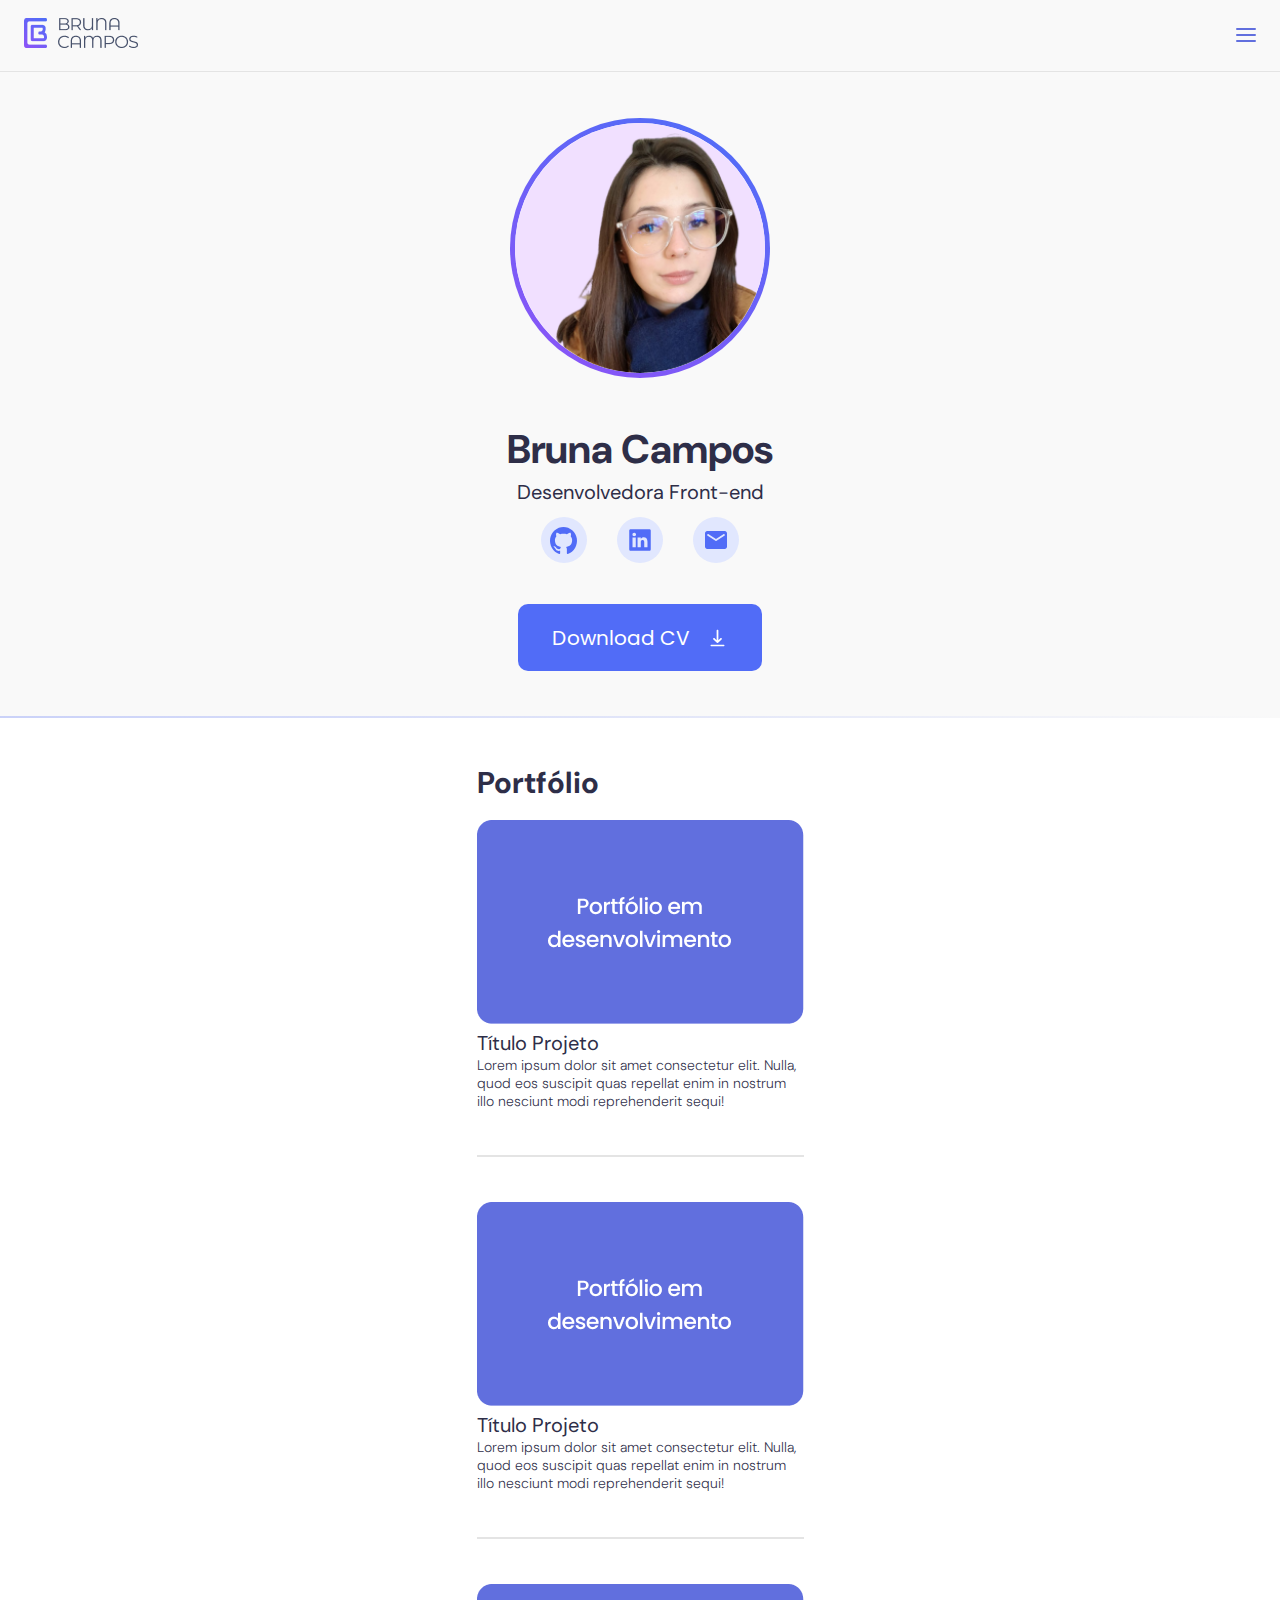
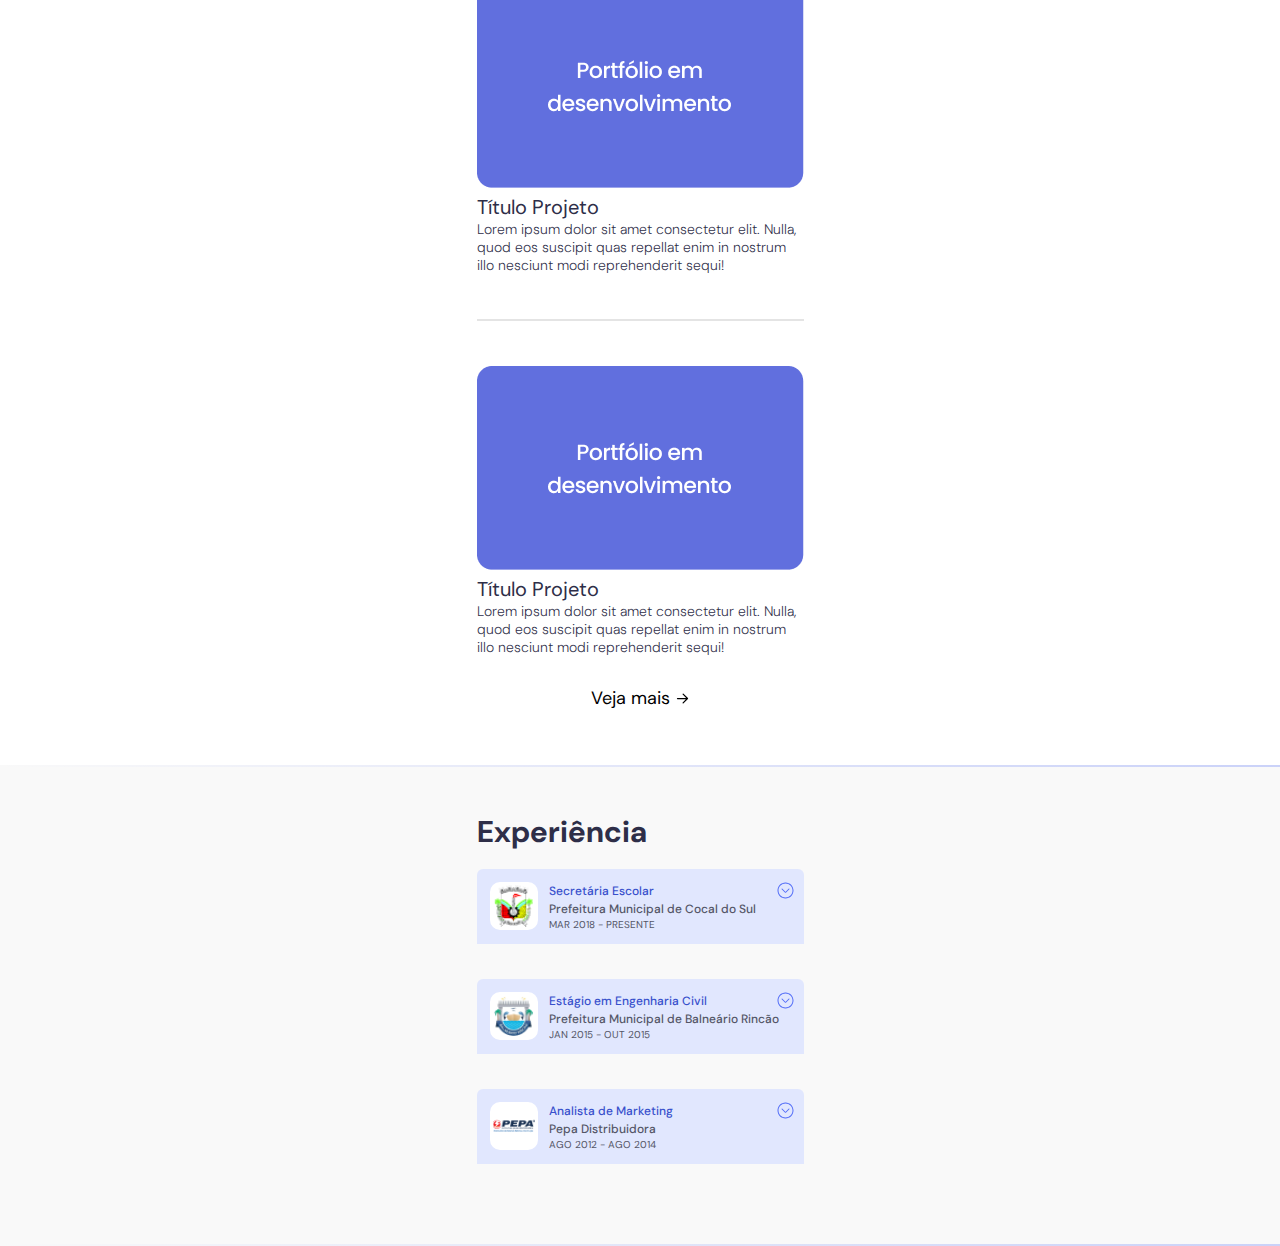
==== index.html @ 8e8822df "section experience" ====
<!DOCTYPE html>
<html lang="pt-br">
<head>
    <meta charset="UTF-8">
    <meta http-equiv="X-UA-Compatible" content="IE=edge">
    <meta name="viewport" content="width=device-width, initial-scale=1.0">
    <link rel="stylesheet" href="estilo/style.css">
    <link rel="stylesheet" href="estilo/mediaquery.css">
    <link rel="shortcut icon" href="icons/favicon.ico" type="image/x-icon">
    <title>Bruna Campos</title>
</head>
<body>
    <header id="header">
        <a id="logo" href="#home"><img src="icons/logotipo-png.png" alt="Logotipo pessoal Bruna Campos"></a>
        <span id="burguer" onclick="abrirMenu()"><img src="icons/menu.svg" alt="Menu"></span>
        <nav id="itens">
            <ul id="menu">
                <li><a href="#">Portfólio</a></li>
                <li><a href="#">Formação</a></li>
                <li><a href="#">Skills</a></li>
                <li><a href="#">Contato</a></li>
            </ul>
            <!--
            <a href="#"><img src="icons/menu.svg" alt="Abrir menu"></a>
            -->
        </nav>
    </header>

    <main>
        <section id="home">
            <div class="container_img_perfil"><img id="img_perfil" src="assets/img-pessoal-background.png" alt="Mulher branca com cabelos castanhos, usando óculos."></div>
            <div class="home-content">
                <h1>Bruna Campos</h1>
                <h2>Desenvolvedora Front-end</h2>
                <ul class="midias_sociais">
                    <li><a href="https://github.com/camposbruna" target="_blank"><img src="icons/icon-github.svg" alt="Github"></a></li>
                    <li><a href="https://www.linkedin.com/in/camposjbruna/" target="_blank"><img src="icons/icon-linkedin.svg" alt="Linkedin"></a></li>
                    <li><a href="mailto:camposjbruna@gmail.com"><img src="icons/icon-email.svg" alt="E-mail"></a></li>
                </ul>
            <a class="btn-download" href="#" target="_blank">Download CV<img src="icons/download.svg" alt="Download Currículo"></a>
            </div>          
        </section>

        <div class="divisoria-1"></div>

        <section id="portfolio">
            <div class="container">
                <h1>Portfólio</h1>
            </div>
            <div class="container">
                <a href="#" class="content-projects">
                    <img src="assets/portfolio-em-desenvolvimento.png" alt="Projeto Android">
                    <h2>Título Projeto</h2>
                    <p>Lorem ipsum dolor sit amet consectetur elit. Nulla, quod eos suscipit quas repellat enim in nostrum illo nesciunt modi reprehenderit sequi!</p>
                </a>
                <hr>
                <a href="#" class="content-projects">
                    <img src="assets/portfolio-em-desenvolvimento.png" alt="Projeto Android">
                    <h2>Título Projeto</h2>
                    <p>Lorem ipsum dolor sit amet consectetur elit. Nulla, quod eos suscipit quas repellat enim in nostrum illo nesciunt modi reprehenderit sequi!</p>
                </a>
                <hr>
                <a href="#" class="content-projects">
                    <img src="assets/portfolio-em-desenvolvimento.png" alt="Projeto Android">
                    <h2>Título Projeto</h2>
                    <p>Lorem ipsum dolor sit amet consectetur elit. Nulla, quod eos suscipit quas repellat enim in nostrum illo nesciunt modi reprehenderit sequi!</p>
                </a>
                <hr>
                <a href="#" class="content-projects">
                    <img src="assets/portfolio-em-desenvolvimento.png" alt="Projeto Android">
                    <h2>Título Projeto</h2>
                    <p>Lorem ipsum dolor sit amet consectetur elit. Nulla, quod eos suscipit quas repellat enim in nostrum illo nesciunt modi reprehenderit sequi!</p>
                </a>
                <a href="#" id="veja_mais">Veja mais<img src="icons/arrow-right-black.svg" alt="Veja mais"></a>

            </div>
        </section>

        <div class="divisoria-2"></div>

        <section id="experiencia">
            <h1>Experiência</h1>
            <div class="container-experience">
                <div class="cabecalho-container">
                    <img class="logo-empresa" src="assets/prefeitura-cocal-do-sul-logo-p.png" alt="Logo do município de Cocal do Sul">
                    <div>
                        <h2>Secretária Escolar</h2>
                        <h2>Prefeitura Municipal de Cocal do Sul</h2>
                        <h3>Mar 2018 - Presente</h3>
                    </div>
                   <img class="icon-arrow-down" src="icons/arrow-down.svg" alt="Ver as funções desempenhadas" onclick="mostrarListaAtividades1()">
                </div>
                <ul id="emprego1">
                    <li>Nomeada através de concurso público;</li>
                    <li>Atendimento à comunidade escolar;</li>
                    <li>Coordeno atividades referentes à matrícula,
                        rematrícula e transferência;</li>
                    <li>Mantenho o sistema de gestão atualizado;</li>
                    <li>Elaboro relatórios, atas de reuniões e ofícios.</li>
                </ul>
            </div>


            <div class="container-experience">
                <div class="cabecalho-container">
                    <img class="logo-empresa" src="assets/balneario-rincao_logo-p.png" alt="Logo do município de Cocal do Sul">
                    <div>
                        <h2>Estágio em Engenharia Civil</h2>
                        <h2>Prefeitura Municipal de Balneário Rincão</h2>
                        <h3>Jan 2015 - Out 2015
                        </h3>
                    </div>
                   <img class="icon-arrow-down" src="icons/arrow-down.svg" alt="Ver as funções desempenhadas" onclick="mostrarListaAtividades2()">
                </div>
                <ul id="emprego2">
                    <li>Desenvolvimento de projetos;</li>
                    <li>Auxiliar na elaboração de orçamentos;</li>
                    <li>Fiscalização e medição das obras.</li>
                </ul>
            </div>


            <div class="container-experience">
                <div class="cabecalho-container">
                    <img class="logo-empresa" src="assets/pepa-distribuidora-logo-p.png" alt="Logo do município de Cocal do Sul">
                    <div>
                        <h2>Analista de Marketing</h2>
                        <h2>Pepa Distribuidora</h2>
                        <h3>Ago 2012 - Ago 2014</h3>
                    </div>
                   <img class="icon-arrow-down" src="icons/arrow-down.svg" alt="Ver as funções desempenhadas" onclick="mostrarListaAtividades3()">
                </div>
                <ul id="emprego3">
                    <li>Desenvolvimento de layouts para encartes
                        promocionais, catálogos e e-mail marketing;</li>
                    <li>Fotografia de produtos e edição de fotos;</li>
                    <li>Atualização constante do site.</li>
                </ul>
            </div>
        </section>

        <div class="divisoria-2"></div>

        <section id="skills">

        </section>

        <section id="contato">

        </section>

    </main>
    <script src="script.js"></script>
</body>
</html>
---- estilo/style.css ----
@import url('https://fonts.googleapis.com/css2?family=Poppins:ital,wght@0,100;0,200;0,300;0,400;0,500;0,600;0,700;0,800;0,900;1,100;1,200;1,300;1,400;1,500;1,600;1,700;1,800;1,900&display=swap');

@import url('https://fonts.googleapis.com/css2?family=DM+Sans:ital,wght@0,400;0,500;0,700;1,400;1,500;1,700&display=swap');


:root {
    --primary-color: #516CF7;
    --primary-light: #E1E7FE;
    --primary-dark: #3850CC;
    --secundary-color: #9251F7;
    --secundary-light: #EFE2F9;;
    --text_color: #2E2E48;
    --dark_gray: #545667;
    --light_gray: #E4E4E4;
    --gradiente: linear-gradient(210.57deg, #516CF7 9.1%, #9251F7 104.98%);
    
    --fonte-destaque: 'Poppins', 'Arrial Narrow Bold', cursive;
    --fonte-padrao: 'DM Sans', 'Helvetica', sans-serif;
    
    font-size: 62.5%;
}

* {
    margin: 0;
    padding: 0;
    box-sizing: border-box;
    color: var(--text_color);
}

a {
    color: black;
    text-decoration: none;
}

body {
    font-family: var(--fonte-padrao);
    font-size: 1.8rem;
    background-color: #F9F9F9;
    width: 100vw;
    height: 100vh;
    color: var(--text_color);
}

.divisoria-1 {
    background-image: linear-gradient(90deg, rgba(81, 108, 247, 0.28) 0%, rgba(146, 81, 247, 0) 100%);
    height: .2rem;
    width: 100vw;
}

.divisoria-2 {
    background-image: linear-gradient(200deg, rgba(81, 108, 247, 0.28) 0%, rgba(146, 81, 247, 0) 100%);
    height: .2rem;
    width: 100vw;
}

h1 {
    text-align: left;
    margin-bottom: 1.8rem;
    font-size: 3rem;
}

h2 {
    font-size: 2rem;
    font-weight: 400;
}

p {
    font-weight: 275;
    font-size: 1.4rem;
}
/*----------------------- MENU -----------------------*/

header {
    height: 7.2rem;
    width: 100vw;
    display: flex;
    justify-content: space-between;
    border-bottom: 1px solid var(--light_gray);
    margin-bottom: 4.5rem;
    align-items: center;
    position: fixed;
    z-index: 1;
    background-color: #F9F9F9;
}

header a#logo, header span#burguer {
    padding: 0 2.4rem;
}

header > span#burguer {
    cursor: pointer;
}

nav#itens {
    display: none;
    margin-top: 28.6rem;
    position: fixed;
    width: 100vw;
    box-shadow: 0px 5px 5px rgba(0, 0, 0, 0.2);
    z-index: 1;
    background-color: var(--primary-light);
}

nav#itens > ul {
    list-style: none;
    display: block;
    text-align: center;
}

nav#itens > ul#menu > li:hover {
    background-color: #c7ceff;
    transition: .3s;
    font-weight: 500;
}

nav#itens > ul > li > a {
    color: var(--primary-dark);
    padding: 1.5rem;
    display: block;
    width: 100%;
    height: 100%;
}

header.scroll {
    box-shadow: 0px 0px 10px rgba(0, 0, 0, 0.2);
}

/*----------------------- HOME -----------------------*/

section#home {
    padding-top: 11.8rem;
    margin-bottom: 4.5rem;

}

div.container_img_perfil {
    display: flex;
    justify-content: center;
    margin-bottom: 4.5rem;
}

img#img_perfil {
    position: relative;
    width: 26rem;
    height: 26rem;
    border: double 0.5rem transparent;
    border-radius: 100%;
    background-image: linear-gradient(white, white), var(--gradiente);
    background-origin: border-box;
    background-clip: content-box, border-box;
}

section#home > div.home-content {
    display: block;
    text-align: center;
}

div.home-content >  ul.midias_sociais {
    display: flex;
    justify-content: center;
    gap: 3rem;
    align-items: center;
    margin-bottom: 3.5rem;
    list-style-type: none;
}

div.home-content >  ul.midias_sociais> li:hover {
    filter: invert(18%) sepia(8%) saturate(2000%) brightness(100%) contrast(80%);
}

section#home > div.home-content > h1 {
    font-size: 4rem;
    margin-bottom: .4rem;
    text-align: center;
}

#home h2 {
    font-size: 2rem;
    margin-bottom: 1.2rem;
}

a.btn-download {
    display: flex;
    width: 24.4rem;
    height: 6.7rem;
    padding: 1.125rem 2.1875rem;
    margin: auto;
    gap: 1.7rem;
    align-items: center;
    justify-content: center;
    

    color: white;
    background: var(--primary-color);
    border: none;
    border-radius: 1rem;

    font-family: var(--fonte-destaque);
    font-size: 2rem;
}

a.btn-download > img {
    height: 2rem;
}

a.btn-download:hover {
    background-color: #3c50af;
}

/*----------------------- PORTFÓLIO -----------------------*/
section#portfolio {
    background-color: white;
    padding: 4.5rem 0;
}

section#portfolio > div.container {
    width: 32.7rem;
    margin: auto;
}

section#portfolio > div.container > img {
    margin-bottom: 4.5rem;
}

div.container > hr {
    margin: 4.5rem 0rem;
    height: 2px;
    border: none;
    background-color: var(--light_gray);
}

a#veja_mais {
    display: flex;
    justify-content: center;
    align-items: center;
    padding: 1rem;
    margin-top: 2rem;
}

a#veja_mais > img {
    height: 1.5rem;
    padding-left: .5rem;
}

a#veja_mais:hover {
    text-decoration: underline;
}


/*----------------------- EXPERIÊNCIA  -----------------------*/
section#experiencia {
    width: 32.7rem;
    margin: auto;
    padding: 4.5rem 0;
}

div.container-experience {
    margin-bottom: 3.5rem;
}


div.container-experience > div.cabecalho-container {
    display: flex;
    position: relative;
    padding: 1.3rem;
    width: 100%;
    background-color: var(--primary-light);
    border-radius: .6rem .6rem 0 0;
}

div.cabecalho-container > img.logo-empresa {
    width: 4.8rem;
    height: 4.8rem;
    border: .3rem solid white;
    border-radius: 10px;
    background-color: white;
    margin-right: 1.1rem;
}

div.cabecalho-container > img.icon-arrow-down {
    cursor: pointer;
    position: absolute;
    right: 1rem;

}

div.cabecalho-container > img.icon-arrow-down:hover {
    filter: hue-rotate(355deg) contrast(110%);
}
div.cabecalho-container > div > h2 {
    font-weight: 500;
    font-size: 1.2rem;
    line-height: 1.8rem;
}

div.cabecalho-container > div > h2:nth-child(1) {
    color: var(--primary-dark);
}

div.cabecalho-container > div > h2:nth-child(2)  {
    color: var(--dark_gray);
}

div.cabecalho-container > div > h3 {
    color: var(--dark_gray);
    font-size: 1rem;
    font-weight: 400;
    text-transform: uppercase;
}

div.container-experience > ul {
    display: none;
    background-color: white;
    font-size: 1.4rem;
    padding: 1rem;
    list-style-type: none;
    border-radius: 0 0 .6rem .6rem;  
}

div.container-experience > ul > li {
    padding-bottom: .8rem;
}

div.container-experience > ul > li::before {
    line-height: 1.5rem;
    content: '• ';
    font-weight: 500;
    color: #9251F7;
}
---- estilo/mediaquery.css ----
@charset "UTF-8";

@media screen and (min-width: 768px) {
    #btn-mobile {
        display: none;
    }

    nav {
        display: block;
    }

    nav ul li a:hover {
        color: var(--primary-color);
        padding-bottom: 2.2rem;
        border-bottom: 0.3rem solid var(--primary-color);
        font-weight: 500;
    }

    #menu {
        display: flex;
        list-style: none;
        width: 37.4rem;
        justify-content: space-between;
    }
}
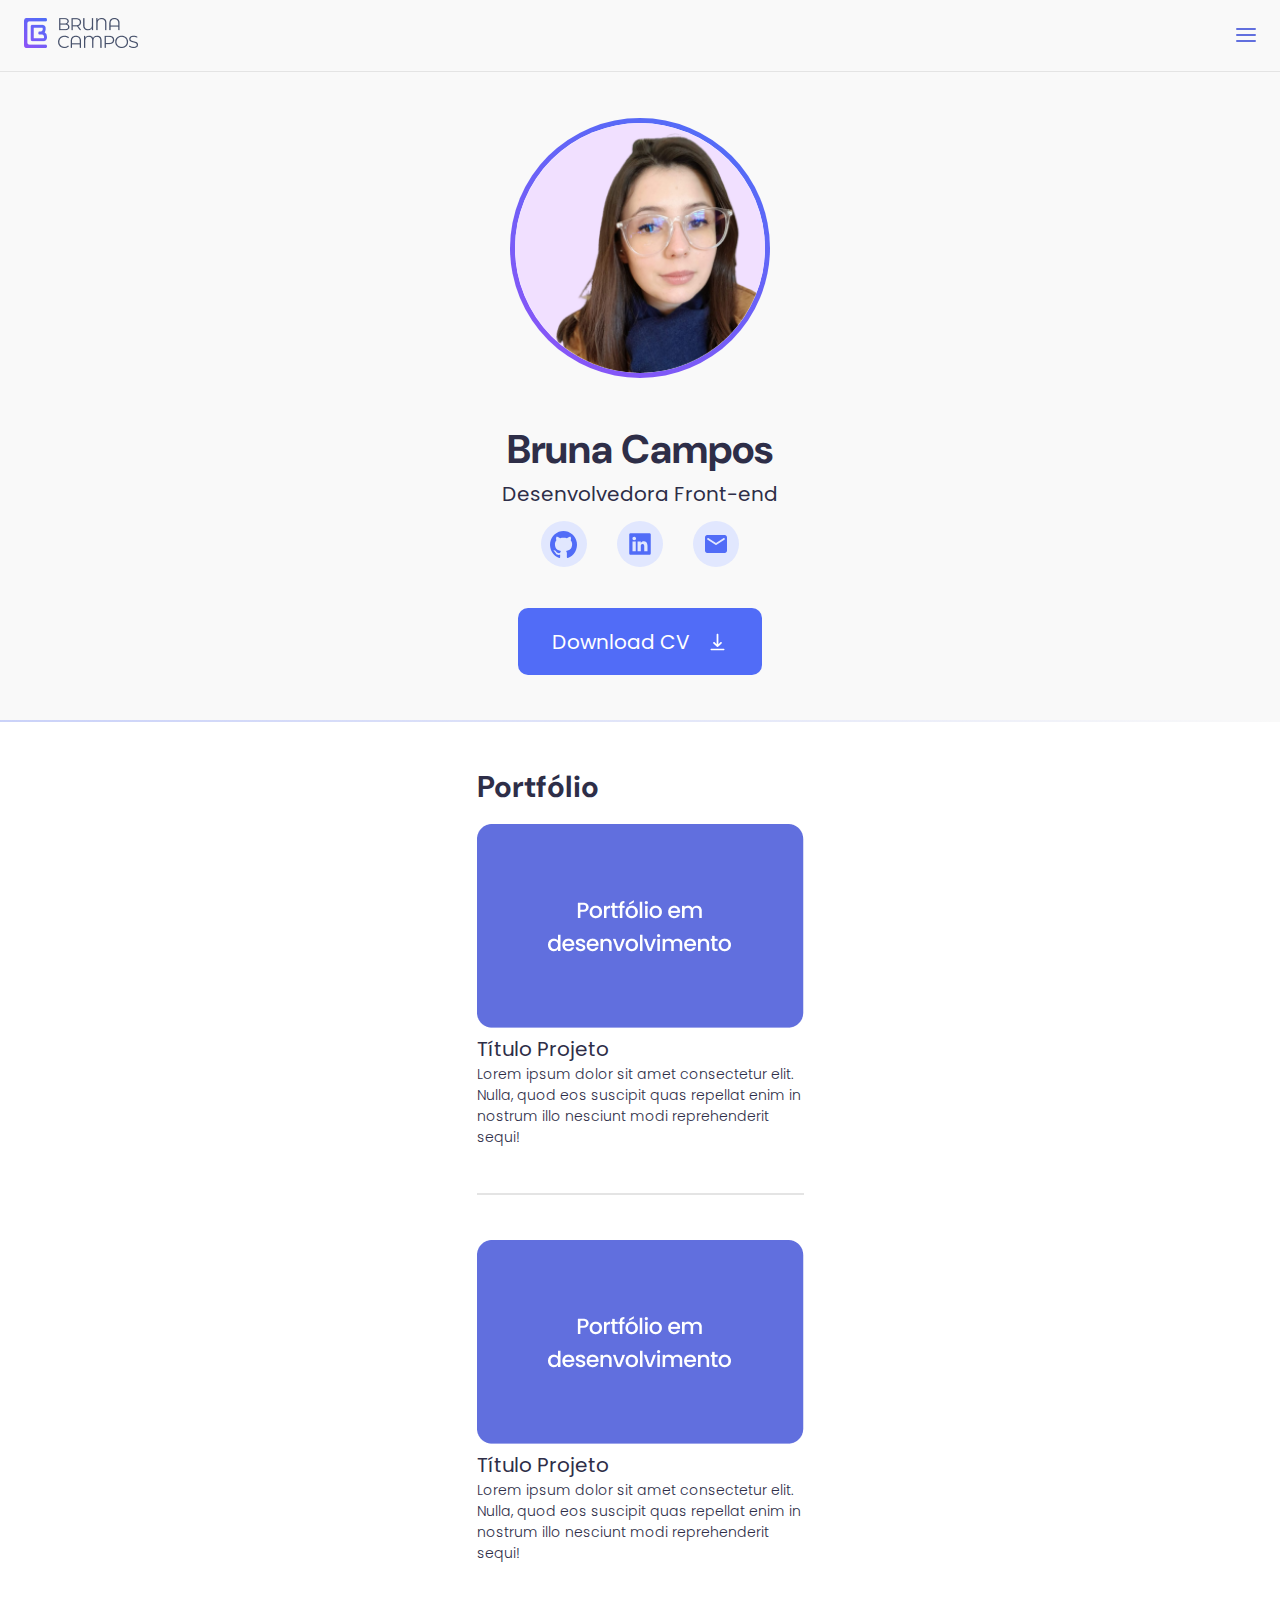
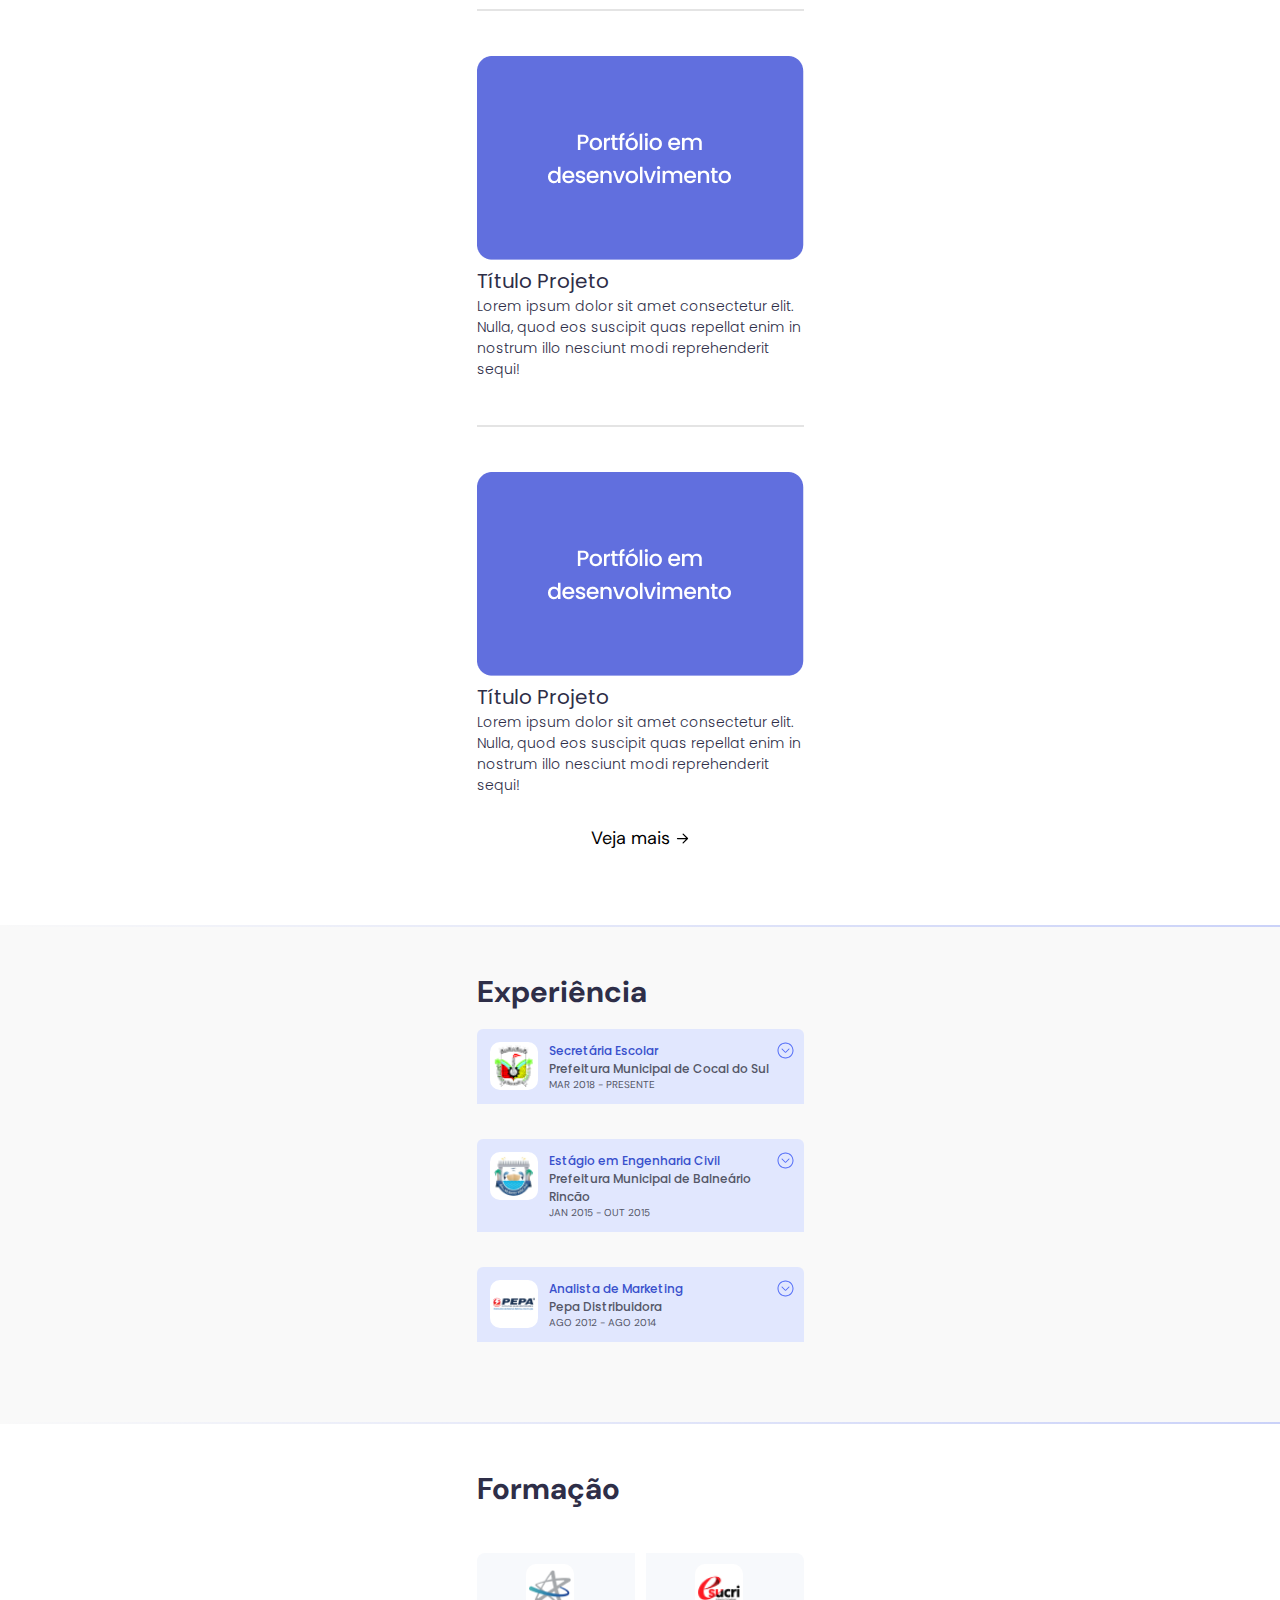
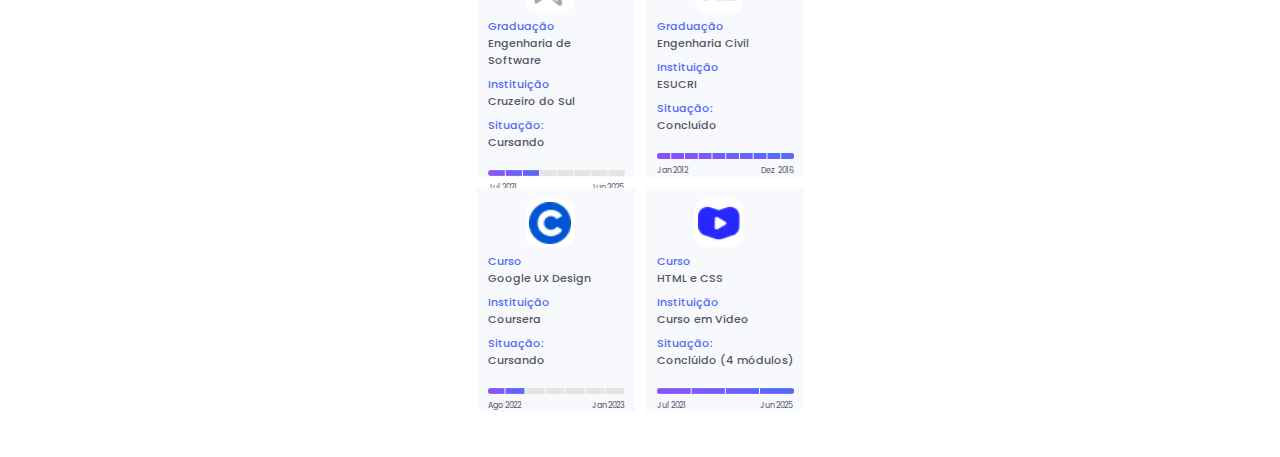
==== commit af5efbcf: "include section formacao" ====
--- a/index.html
+++ b/index.html
@@ -27,7 +27,7 @@
     </header>
 
     <main>
-        <section id="home">
+        <section id="home" class="container-sections">
             <div class="container_img_perfil"><img id="img_perfil" src="assets/img-pessoal-background.png" alt="Mulher branca com cabelos castanhos, usando óculos."></div>
             <div class="home-content">
                 <h1>Bruna Campos</h1>
@@ -44,10 +44,8 @@
         <div class="divisoria-1"></div>
 
         <section id="portfolio">
-            <div class="container">
+            <div class="container-sections">
                 <h1>Portfólio</h1>
-            </div>
-            <div class="container">
                 <a href="#" class="content-projects">
                     <img src="assets/portfolio-em-desenvolvimento.png" alt="Projeto Android">
                     <h2>Título Projeto</h2>
@@ -78,7 +76,7 @@
 
         <div class="divisoria-2"></div>
 
-        <section id="experiencia">
+        <section id="experiencia" class="container-sections">
             <h1>Experiência</h1>
             <div class="container-experience">
                 <div class="cabecalho-container">
@@ -141,6 +139,83 @@
 
         <div class="divisoria-2"></div>
 
+        <section id="formacao">
+            <h1>Formação</h1>
+            <div class="container-sections">
+                
+                <div class="card-formacao">
+                    <img class="logo-empresa" src="assets/logo-cruzeiro-do-sul-p.png" alt="Logo Cruzeiro do Sul">
+                    <div>
+                        <h2>Graduação</h2>
+                        <p>Engenharia de Software<p>
+                        <h2>Instituição</h2>
+                        <p>Cruzeiro do Sul<p>
+                        <h2>Situação:</h2>
+                        <p>Cursando<p>
+                    </div>
+                        <img class="status" src="assets/status-formacao-cruzeirodosul.svg" alt="Andamento da formação em Engenharia de Software">
+                    <div class="date-status">
+                        <p>Jul 2021</p>
+                        <p>Jun 2025</p>
+                    </div>
+                </div>
+                
+                <div class="card-formacao">
+                    <img class="logo-empresa" src="assets/logo-esucri-p.png" alt="Logo Esucri">
+                    <div>
+                        <h2>Graduação</h2>
+                        <p>Engenharia Civil<p>
+                        <h2>Instituição</h2>
+                        <p>ESUCRI<p>
+                        <h2>Situação:</h2>
+                        <p>Concluído<p>
+                    </div>
+                        <img class="status" src="assets/status-formacao-esucri.svg" alt="Andamento da formação em Engenharia de Software">
+                    <div class="date-status">
+                        <p>Jan 2012</p>
+                        <p>Dez 2016</p>
+                    </div>
+                </div>
+                
+                <div class="card-formacao">
+                    <img class="logo-empresa" src="assets/logo-coursera-p.png" alt="Logo Coursera">
+                    <div>
+                        <h2>Curso</h2>
+                        <p>Google UX Design<p>
+                        <h2>Instituição</h2>
+                        <p>Coursera<p>
+                        <h2>Situação:</h2>
+                        <p>Cursando<p>
+                    </div>
+                        <img class="status" src="assets/status-formacao-coursera.svg" alt="Andamento da formação em Engenharia de Software">
+                    <div class="date-status">
+                        <p>Ago 2022</p>
+                        <p>Jan 2023</p>
+                    </div>
+                </div>
+                
+                <div class="card-formacao">
+                    <img class="logo-empresa" src="assets/logo-cursoemvideo-p.png" alt="Logo Curso em Vídeo">
+                    <div>
+                        <h2>Curso</h2>
+                        <p>HTML e CSS<p>
+                        <h2>Instituição</h2>
+                        <p>Curso em Vídeo<p>
+                        <h2>Situação:</h2>
+                        <p>Conclúido (4 módulos)<p>
+                    </div>
+                        <img class="status" src="assets/status-formacao-cursoemvideo.svg" alt="Andamento da formação em Engenharia de Software">
+                    <div class="date-status">
+                        <p>Jul 2021</p>
+                        <p>Jun 2025</p>
+                    </div>
+                </div>
+
+
+    
+            </div>
+        </section>
+
         <section id="skills">
 
         </section>
--- a/estilo/style.css
+++ b/estilo/style.css
@@ -62,11 +62,19 @@
 h2 {
     font-size: 2rem;
     font-weight: 400;
+    font-family: var(--fonte-destaque);
 }
 
 p {
-    font-weight: 275;
+    font-family: var(--fonte-destaque);
+    font-weight: 300;
     font-size: 1.4rem;
+}
+
+.container-sections {
+    width: 32.7rem;
+    margin: auto;
+    padding: 4.5rem 0;
 }
 /*----------------------- MENU -----------------------*/
 
@@ -129,8 +137,6 @@
 
 section#home {
     padding-top: 11.8rem;
-    margin-bottom: 4.5rem;
-
 }
 
 div.container_img_perfil {
@@ -162,10 +168,11 @@
     align-items: center;
     margin-bottom: 3.5rem;
     list-style-type: none;
+    transition: transform .3s;
 }
 
 div.home-content >  ul.midias_sociais> li:hover {
-    filter: invert(18%) sepia(8%) saturate(2000%) brightness(100%) contrast(80%);
+    transform: scale(1.1);
 }
 
 section#home > div.home-content > h1 {
@@ -210,19 +217,14 @@
 /*----------------------- PORTFÓLIO -----------------------*/
 section#portfolio {
     background-color: white;
-    padding: 4.5rem 0;
-}
-
-section#portfolio > div.container {
-    width: 32.7rem;
-    margin: auto;
-}
-
-section#portfolio > div.container > img {
+    width: 100vw;
+}
+
+section#portfolio > div > img {
     margin-bottom: 4.5rem;
 }
 
-div.container > hr {
+div > hr {
     margin: 4.5rem 0rem;
     height: 2px;
     border: none;
@@ -234,7 +236,7 @@
     justify-content: center;
     align-items: center;
     padding: 1rem;
-    margin-top: 2rem;
+    margin: 2rem;
 }
 
 a#veja_mais > img {
@@ -248,13 +250,8 @@
 
 
 /*----------------------- EXPERIÊNCIA  -----------------------*/
-section#experiencia {
-    width: 32.7rem;
-    margin: auto;
-    padding: 4.5rem 0;
-}
-
-div.container-experience {
+
+section#experiencia > div.container-experience {
     margin-bottom: 3.5rem;
 }
 
@@ -268,7 +265,7 @@
     border-radius: .6rem .6rem 0 0;
 }
 
-div.cabecalho-container > img.logo-empresa {
+.logo-empresa {
     width: 4.8rem;
     height: 4.8rem;
     border: .3rem solid white;
@@ -327,3 +324,116 @@
     font-weight: 500;
     color: #9251F7;
 }
+
+
+/*-------------------------- ANIMATION --------------------------*/
+/* section#home > div.container_img_perfil {
+    animation: fromTop .7s .2s backwards;
+}
+
+section#home > div.home-content {
+    animation: fromBottom .7s .2s backwards;
+}
+
+@keyframes fromTop {
+    from {
+        opacity: 0;
+        transform: translateY(-30px)
+    }
+
+    to {
+        opacity: 1;
+        transform: translateY(0)
+    }
+}
+
+@keyframes fromBottom {
+    from {
+        opacity: 0;
+        transform: translateY(30px)
+    }
+
+    to {
+        opacity: 1;
+        transform: translateY(0)
+    }
+} */
+
+/*--------------------------- FORMAÇÃO ---------------------------*/
+section#formacao {
+    background-color: white;
+}
+
+section#formacao > h1 {
+    width: 32.7rem;
+    margin: auto;
+    padding-top: 4.5rem;
+}
+
+section#formacao > div.container-sections {
+    display: flex;
+    flex-wrap: wrap;
+    gap: 1.1rem;
+}
+
+div.card-formacao {
+    background-color: #F7F9FC;
+    height: 22.4rem;
+    width: 15.8rem;
+    padding: 1.1rem;
+    text-align: center;
+}
+
+div.card-formacao:nth-child(1) {
+    border-radius: .8rem 0 0 0;
+}
+
+div.card-formacao:nth-child(2) {
+    border-radius: 0 .8rem 0 0 ;
+}
+
+div.card-formacao:nth-child(3) {
+    border-radius: 0 0 0 .8rem;
+}
+
+div.card-formacao:nth-child(4) {
+    border-radius: 0 0 .8rem 0;
+}
+
+div.card-formacao > div {
+    text-align: left;
+}
+
+div.card-formacao > div > h2,
+div.card-formacao > div > p {
+    font-weight: 500;
+    font-size: 1.1rem;
+}
+
+div.card-formacao > div > h2 {
+    color: var(--primary-color);
+}
+
+div.card-formacao > div > p {
+    color: var(--dark_gray);
+    margin-bottom: .7rem;
+}
+
+div.card-formacao > img.status {
+    margin: 0;
+}
+
+
+
+div.card-formacao > div.date-status {
+    display: flex;
+    justify-content: space-between;
+}
+
+
+div.card-formacao > div.date-status > p {
+    font-size: .8rem;
+    font-weight: 400;
+
+}
+
